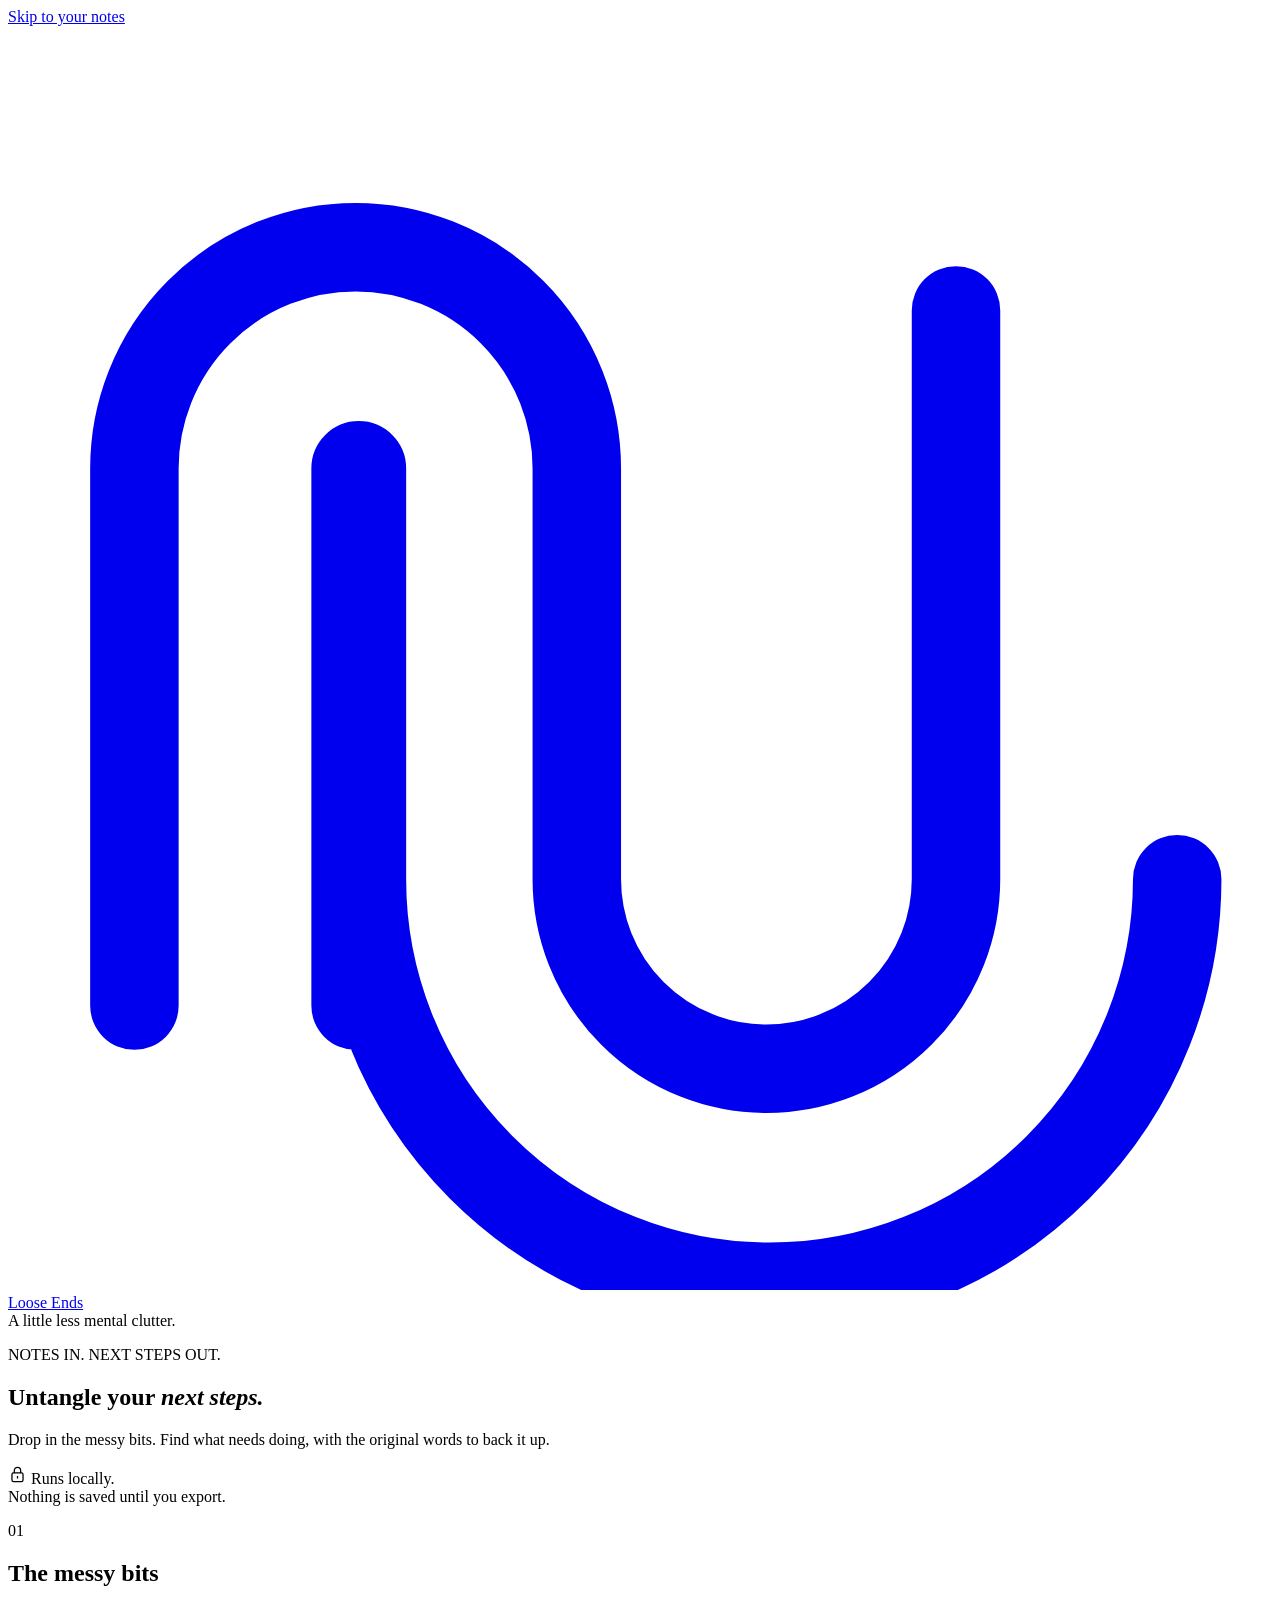
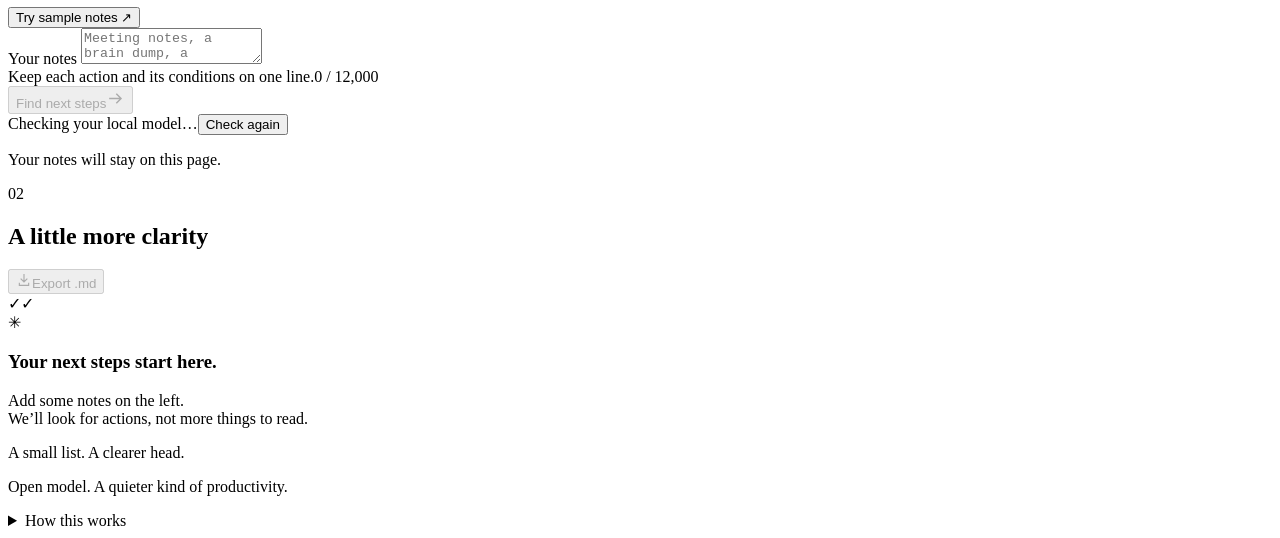
==== web/index.html @ ddcc5ed4 "feat: build local source-backed action drafts for Hacktoberfest" ====
<!doctype html>
<html lang="en">
  <head>
    <meta charset="utf-8">
    <meta name="viewport" content="width=device-width, initial-scale=1">
    <meta name="theme-color" content="#f7f6f0">
    <meta name="description" content="Turn messy notes into a small, source-backed action list. Runs locally with an open model.">
    <title>Loose Ends — notes into next steps</title>
    <link rel="icon" href="data:,">
    <link rel="stylesheet" href="/styles.css">
    <script src="/app.js" defer></script>
  </head>
  <body>
    <a class="skip-link" href="#notes">Skip to your notes</a>
    <div class="page-shell">
      <header class="site-header">
        <a class="brand" href="/" aria-label="Loose Ends home">
          <svg class="brand-mark" viewBox="0 0 40 40" fill="none" aria-hidden="true">
            <path d="M7 31V14a7 7 0 0 1 14 0v13a6 6 0 0 0 12 0V9M14 31V14a.1.1 0 0 1 .2 0v13A12.8 12.8 0 0 0 40 27" stroke="currentColor" stroke-width="2.8" stroke-linecap="round" transform="translate(-3 0)"/>
          </svg>
          <span>Loose Ends</span>
        </a>
        <div class="header-note"><span class="small-dot" aria-hidden="true"></span>A little less mental clutter.</div>
      </header>

      <main>
        <section class="introduction" aria-labelledby="page-title">
          <div>
            <p class="eyebrow">NOTES IN. NEXT STEPS OUT.</p>
            <h1 id="page-title">Untangle your <em>next steps.</em></h1>
            <p class="intro-copy">Drop in the messy bits. Find what needs doing, with the original words to back it up.</p>
          </div>
          <p class="privacy-note">
            <svg viewBox="0 0 24 24" width="19" height="19" fill="none" stroke="currentColor" stroke-width="1.6" aria-hidden="true"><rect x="5" y="10" width="14" height="11" rx="2"/><path d="M8 10V7a4 4 0 0 1 8 0v3M12 14v3"/></svg>
            <span>Runs locally. <br>Nothing is saved until you export.</span>
          </p>
        </section>

        <div class="workspace">
          <section class="notes-panel panel" aria-labelledby="notes-heading">
            <div class="panel-heading">
              <div class="heading-with-number"><span class="step-number" aria-hidden="true">01</span><h2 id="notes-heading">The messy bits</h2></div>
              <button id="sample-button" class="button-text" type="button">Try sample notes <span aria-hidden="true">↗</span></button>
            </div>
            <div id="sample-confirm" class="inline-confirm" hidden>
              <p>Replace your notes with a made-up example?</p>
              <div><button id="sample-replace" class="button-small" type="button">Replace notes</button><button id="sample-cancel" class="button-text" type="button">Keep mine</button></div>
            </div>
            <form id="notes-form">
              <label for="notes" class="sr-only">Your notes</label>
              <textarea id="notes" name="notes" maxlength="12000" placeholder="Meeting notes, a brain dump, a conversation…&#10;&#10;Paste it here. It doesn't have to be tidy." aria-describedby="notes-help notes-count" required></textarea>
              <div class="notes-meta"><span id="notes-help">Keep each action and its conditions on one line.</span><span id="notes-count">0 / 12,000</span></div>
              <div class="notes-actions">
                <button id="generate-button" class="button-primary" type="submit" disabled><span id="generate-label">Find next steps</span><svg viewBox="0 0 24 24" width="19" height="19" fill="none" stroke="currentColor" stroke-width="1.8" aria-hidden="true"><path d="M4 12h15m-6-6 6 6-6 6"/></svg></button>
                <button id="cancel-button" class="button-text" type="button" hidden>Stop waiting</button>
              </div>
              <p id="replacement-note" class="replacement-note" hidden>Finding next steps again replaces this list. Export it first if you want to keep it.</p>
            </form>
            <div class="model-status" id="model-status">
              <div class="status-first-line"><span id="status-dot" class="status-dot checking" aria-hidden="true"></span><span id="status-label">Checking your local model…</span><button id="status-retry" class="button-text" type="button" aria-label="Check local model connection again">Check again</button></div>
              <p id="status-message" class="status-description">Your notes will stay on this page.</p>
            </div>
          </section>

          <section class="actions-panel" aria-labelledby="actions-heading" aria-busy="false" id="actions-panel">
            <div class="actions-heading panel-heading">
              <div class="heading-with-number"><span class="step-number" aria-hidden="true">02</span><h2 id="actions-heading" tabindex="-1">A little more clarity</h2><span id="task-count" class="count-badge" hidden>0</span></div>
              <button id="export-button" class="button-outline" type="button" disabled><svg viewBox="0 0 24 24" width="16" height="16" fill="none" stroke="currentColor" stroke-width="1.7" aria-hidden="true"><path d="M12 3v12m-5-5 5 5 5-5M5 16v4h14v-4"/></svg>Export<span class="export-suffix"> .md</span></button>
            </div>

            <div id="feedback" class="feedback" hidden tabindex="-1"></div>
            <div id="stale-notice" class="context-note" hidden>Your notes have changed. These actions still refer to the previous version.</div>
            <div id="loading-state" class="loading-state" hidden><span class="spinner" aria-hidden="true"></span><div><p>Untangling the next steps…</p><span>Finding actions and checking their source quotes. This may take a moment.</span></div></div>

            <div id="empty-state" class="empty-state">
              <div class="empty-art" aria-hidden="true"><div class="paper paper-back"></div><div class="paper paper-front"><span class="paper-tick">✓</span><span class="paper-line line-long"></span><span class="paper-line line-short"></span><span class="paper-tick second-tick">✓</span><span class="paper-line line-long second-line"></span><span class="paper-line line-short last-line"></span></div><span class="art-spark">✳</span></div>
              <h3 id="empty-title">Your next steps start here.</h3>
              <p id="empty-copy">Add some notes on the left.<br>We’ll look for actions, not more things to read.</p>
              <span id="empty-caption" class="empty-caption">A small list. A clearer head.</span>
            </div>

            <div id="results-summary" class="results-summary" hidden></div>
            <ul id="task-list" class="task-list" aria-label="Extracted actions"></ul>
            <div id="undo-notice" class="undo-notice" hidden><span id="undo-message">Action removed.</span><button id="undo-button" class="button-text" type="button">Undo</button></div>
            <p id="results-note" class="results-note" hidden>Source lines are checked against your notes. Review the suggested actions, owners, dates and conditions before using them.</p>
          </section>
        </div>

        <footer class="page-footer"><p>Open model. A quieter kind of productivity.</p><details><summary>How this works</summary><p>Your notes go to a model running on this machine. It suggests actions and attaches a complete source line to each one, keeping its conditions in view. Source lines must match your notes; suggestions can still be wrong. Put each action and its conditions together on one line for clearer drafts. Edit, tick off or remove any action, then export your list. Refreshing or closing this tab clears your work.</p></details></footer>
      </main>
    </div>
    <div id="announcer" class="sr-only" role="status" aria-live="polite" aria-atomic="true"></div>
    <noscript><p class="noscript-note">Loose Ends needs JavaScript to connect to your local model. Enable it and reload this page.</p></noscript>
  </body>
</html>
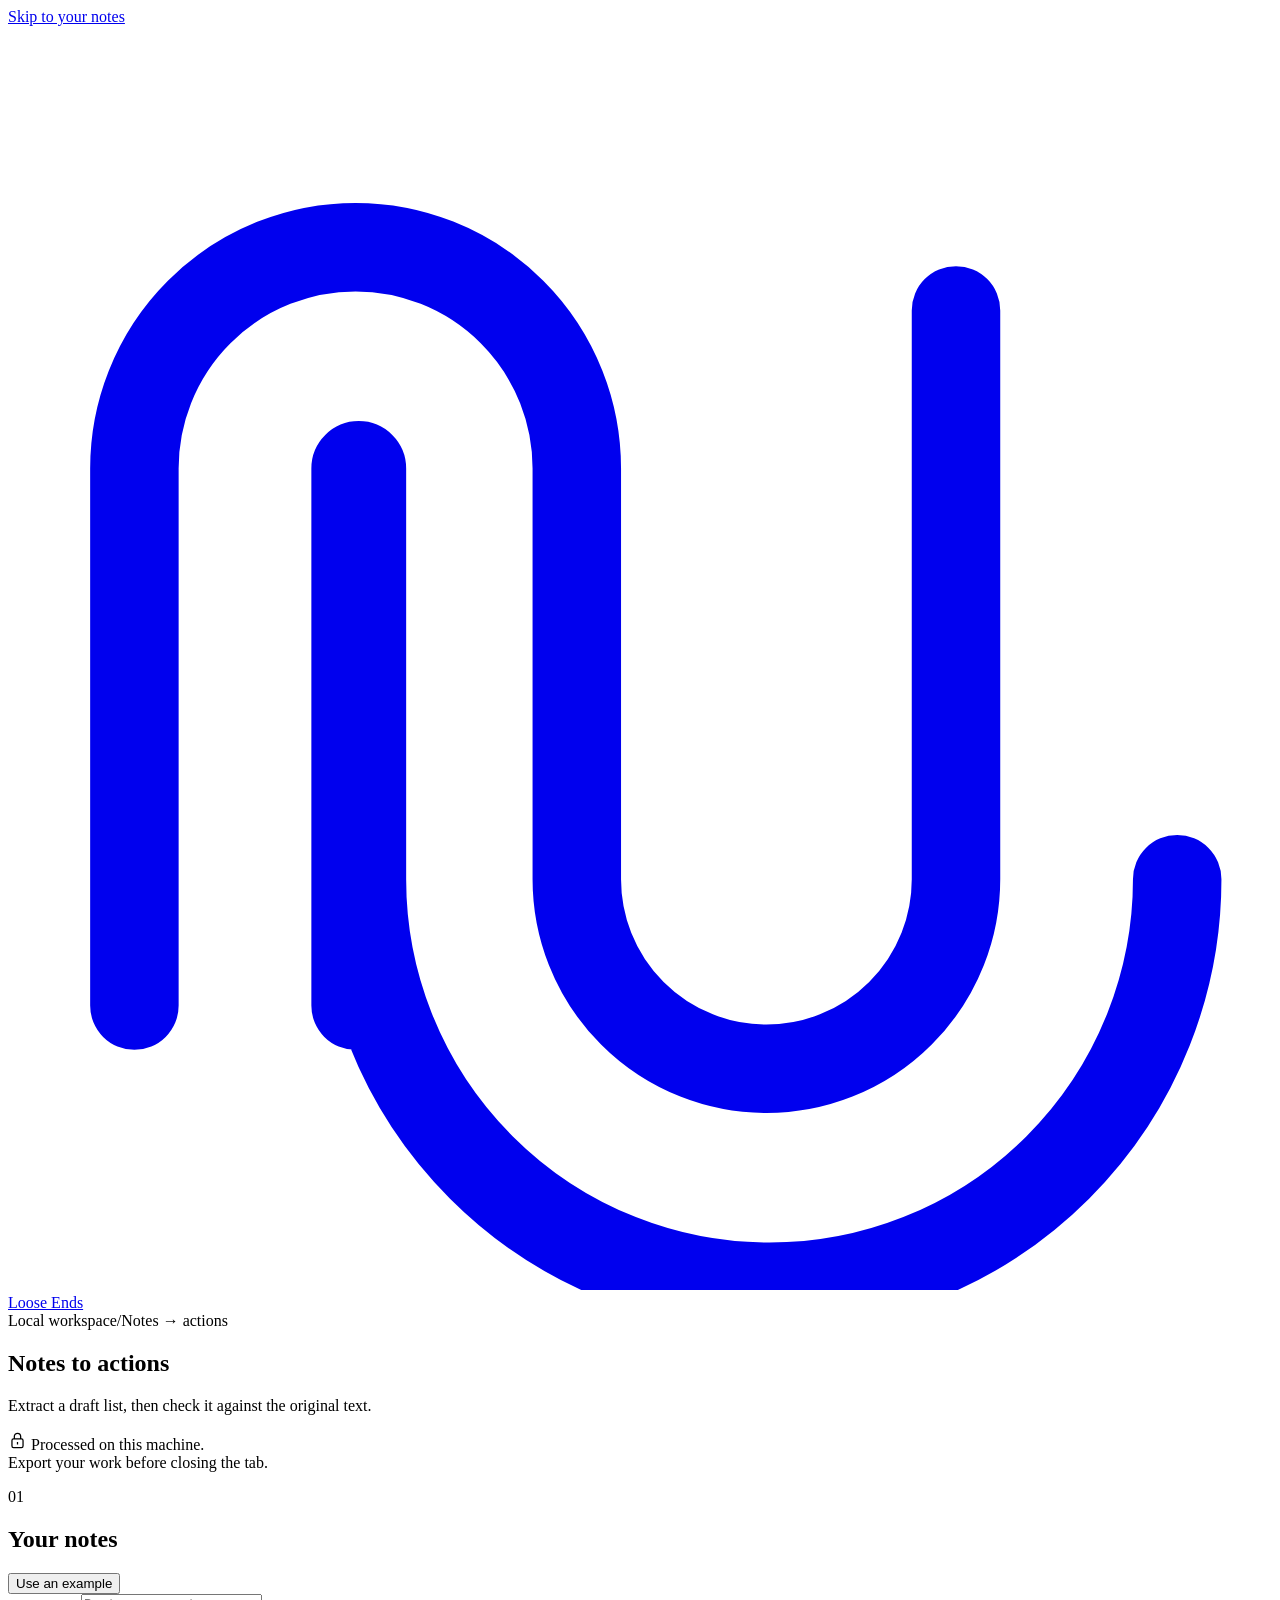
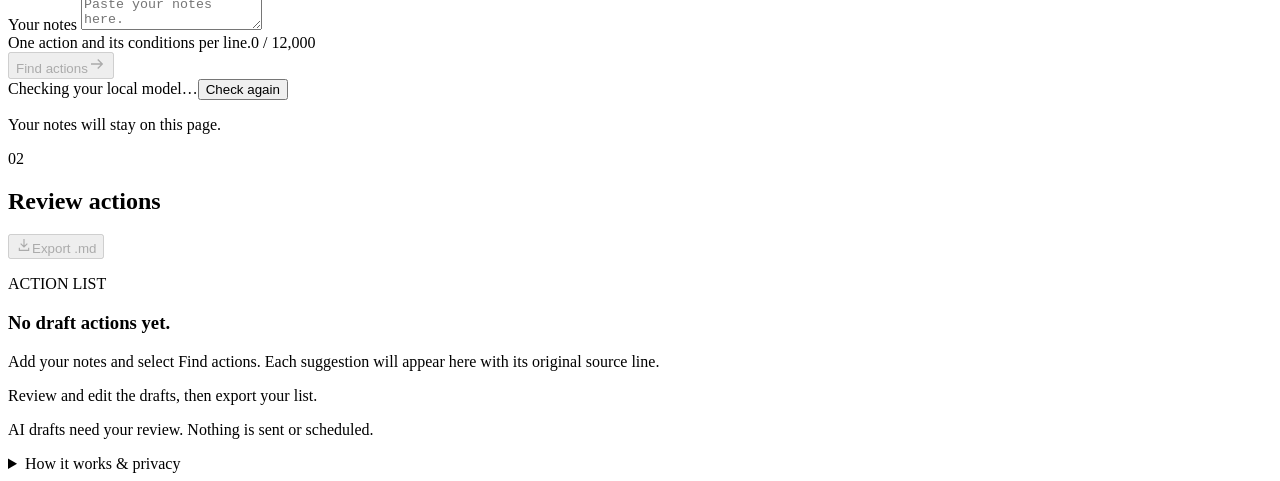
==== commit f31d7082: "feat(ui): refine Loose Ends into a focused document workspace" ====
--- a/web/index.html
+++ b/web/index.html
@@ -3,9 +3,9 @@
   <head>
     <meta charset="utf-8">
     <meta name="viewport" content="width=device-width, initial-scale=1">
-    <meta name="theme-color" content="#f7f6f0">
+    <meta name="theme-color" content="#f3f4f5">
     <meta name="description" content="Turn messy notes into a small, source-backed action list. Runs locally with an open model.">
-    <title>Loose Ends — notes into next steps</title>
+    <title>Loose Ends — action workspace</title>
     <link rel="icon" href="data:,">
     <link rel="stylesheet" href="/styles.css">
     <script src="/app.js" defer></script>
@@ -20,27 +20,26 @@
           </svg>
           <span>Loose Ends</span>
         </a>
-        <div class="header-note"><span class="small-dot" aria-hidden="true"></span>A little less mental clutter.</div>
+        <div class="header-note"><span>Local workspace</span><span class="header-divider" aria-hidden="true">/</span><span class="header-context">Notes → actions</span></div>
       </header>
 
       <main>
         <section class="introduction" aria-labelledby="page-title">
           <div>
-            <p class="eyebrow">NOTES IN. NEXT STEPS OUT.</p>
-            <h1 id="page-title">Untangle your <em>next steps.</em></h1>
-            <p class="intro-copy">Drop in the messy bits. Find what needs doing, with the original words to back it up.</p>
+            <h1 id="page-title">Notes to actions</h1>
+            <p class="intro-copy">Extract a draft list, then check it against the original text.</p>
           </div>
           <p class="privacy-note">
             <svg viewBox="0 0 24 24" width="19" height="19" fill="none" stroke="currentColor" stroke-width="1.6" aria-hidden="true"><rect x="5" y="10" width="14" height="11" rx="2"/><path d="M8 10V7a4 4 0 0 1 8 0v3M12 14v3"/></svg>
-            <span>Runs locally. <br>Nothing is saved until you export.</span>
+            <span>Processed on this machine.<br>Export your work before closing the tab.</span>
           </p>
         </section>
 
         <div class="workspace">
           <section class="notes-panel panel" aria-labelledby="notes-heading">
             <div class="panel-heading">
-              <div class="heading-with-number"><span class="step-number" aria-hidden="true">01</span><h2 id="notes-heading">The messy bits</h2></div>
-              <button id="sample-button" class="button-text" type="button">Try sample notes <span aria-hidden="true">↗</span></button>
+              <div class="heading-with-number"><span class="step-number" aria-hidden="true">01</span><h2 id="notes-heading">Your notes</h2></div>
+              <button id="sample-button" class="button-text" type="button">Use an example</button>
             </div>
             <div id="sample-confirm" class="inline-confirm" hidden>
               <p>Replace your notes with a made-up example?</p>
@@ -48,13 +47,15 @@
             </div>
             <form id="notes-form">
               <label for="notes" class="sr-only">Your notes</label>
-              <textarea id="notes" name="notes" maxlength="12000" placeholder="Meeting notes, a brain dump, a conversation…&#10;&#10;Paste it here. It doesn't have to be tidy." aria-describedby="notes-help notes-count" required></textarea>
-              <div class="notes-meta"><span id="notes-help">Keep each action and its conditions on one line.</span><span id="notes-count">0 / 12,000</span></div>
-              <div class="notes-actions">
-                <button id="generate-button" class="button-primary" type="submit" disabled><span id="generate-label">Find next steps</span><svg viewBox="0 0 24 24" width="19" height="19" fill="none" stroke="currentColor" stroke-width="1.8" aria-hidden="true"><path d="M4 12h15m-6-6 6 6-6 6"/></svg></button>
-                <button id="cancel-button" class="button-text" type="button" hidden>Stop waiting</button>
+              <textarea id="notes" name="notes" maxlength="12000" placeholder="Paste your notes here.&#10;&#10;Keep each action, its owner, deadline and conditions together on one line." aria-describedby="notes-help notes-count" required></textarea>
+              <div class="notes-tools">
+                <div class="notes-meta"><span id="notes-help">One action and its conditions per line.</span><span id="notes-count">0 / 12,000</span></div>
+                <div class="notes-actions">
+                  <button id="generate-button" class="button-primary" type="submit" disabled><span id="generate-label">Find actions</span><svg viewBox="0 0 24 24" width="18" height="18" fill="none" stroke="currentColor" stroke-width="1.8" aria-hidden="true"><path d="M4 12h15m-6-6 6 6-6 6"/></svg></button>
+                  <button id="cancel-button" class="button-text" type="button" hidden>Stop waiting</button>
+                </div>
+                <p id="replacement-note" class="replacement-note" hidden>Finding actions again replaces this list. Export it first to keep a copy.</p>
               </div>
-              <p id="replacement-note" class="replacement-note" hidden>Finding next steps again replaces this list. Export it first if you want to keep it.</p>
             </form>
             <div class="model-status" id="model-status">
               <div class="status-first-line"><span id="status-dot" class="status-dot checking" aria-hidden="true"></span><span id="status-label">Checking your local model…</span><button id="status-retry" class="button-text" type="button" aria-label="Check local model connection again">Check again</button></div>
@@ -64,29 +65,31 @@
 
           <section class="actions-panel" aria-labelledby="actions-heading" aria-busy="false" id="actions-panel">
             <div class="actions-heading panel-heading">
-              <div class="heading-with-number"><span class="step-number" aria-hidden="true">02</span><h2 id="actions-heading" tabindex="-1">A little more clarity</h2><span id="task-count" class="count-badge" hidden>0</span></div>
+              <div class="heading-with-number"><span class="step-number" aria-hidden="true">02</span><h2 id="actions-heading" tabindex="-1">Review actions</h2><span id="task-count" class="count-badge" hidden>0</span></div>
               <button id="export-button" class="button-outline" type="button" disabled><svg viewBox="0 0 24 24" width="16" height="16" fill="none" stroke="currentColor" stroke-width="1.7" aria-hidden="true"><path d="M12 3v12m-5-5 5 5 5-5M5 16v4h14v-4"/></svg>Export<span class="export-suffix"> .md</span></button>
             </div>
 
-            <div id="feedback" class="feedback" hidden tabindex="-1"></div>
-            <div id="stale-notice" class="context-note" hidden>Your notes have changed. These actions still refer to the previous version.</div>
-            <div id="loading-state" class="loading-state" hidden><span class="spinner" aria-hidden="true"></span><div><p>Untangling the next steps…</p><span>Finding actions and checking their source quotes. This may take a moment.</span></div></div>
+            <div class="actions-body">
+              <div id="feedback" class="feedback" hidden tabindex="-1"></div>
+              <div id="stale-notice" class="context-note" hidden>Your notes have changed. These actions still refer to the previous version.</div>
+              <div id="loading-state" class="loading-state" hidden><span class="spinner" aria-hidden="true"></span><div><p>Finding draft actions…</p><span>Checking suggestions against your source text. This may take a moment.</span></div></div>
 
-            <div id="empty-state" class="empty-state">
-              <div class="empty-art" aria-hidden="true"><div class="paper paper-back"></div><div class="paper paper-front"><span class="paper-tick">✓</span><span class="paper-line line-long"></span><span class="paper-line line-short"></span><span class="paper-tick second-tick">✓</span><span class="paper-line line-long second-line"></span><span class="paper-line line-short last-line"></span></div><span class="art-spark">✳</span></div>
-              <h3 id="empty-title">Your next steps start here.</h3>
-              <p id="empty-copy">Add some notes on the left.<br>We’ll look for actions, not more things to read.</p>
-              <span id="empty-caption" class="empty-caption">A small list. A clearer head.</span>
+              <div id="empty-state" class="empty-state">
+                <p class="empty-kicker" aria-hidden="true">ACTION LIST</p>
+                <h3 id="empty-title">No draft actions yet.</h3>
+                <p id="empty-copy">Add your notes and select Find actions. Each suggestion will appear here with its original source line.</p>
+                <span id="empty-caption" class="empty-caption">Review and edit the drafts, then export your list.</span>
+              </div>
+
+              <div id="results-summary" class="results-summary" hidden></div>
+              <ul id="task-list" class="task-list" aria-label="Extracted actions"></ul>
+              <div id="undo-notice" class="undo-notice" hidden><span id="undo-message">Action removed.</span><button id="undo-button" class="button-text" type="button">Undo</button></div>
+              <p id="results-note" class="results-note" hidden>Source lines are checked against your notes. Review the suggested actions, owners, dates and conditions before using them.</p>
             </div>
-
-            <div id="results-summary" class="results-summary" hidden></div>
-            <ul id="task-list" class="task-list" aria-label="Extracted actions"></ul>
-            <div id="undo-notice" class="undo-notice" hidden><span id="undo-message">Action removed.</span><button id="undo-button" class="button-text" type="button">Undo</button></div>
-            <p id="results-note" class="results-note" hidden>Source lines are checked against your notes. Review the suggested actions, owners, dates and conditions before using them.</p>
           </section>
         </div>
 
-        <footer class="page-footer"><p>Open model. A quieter kind of productivity.</p><details><summary>How this works</summary><p>Your notes go to a model running on this machine. It suggests actions and attaches a complete source line to each one, keeping its conditions in view. Source lines must match your notes; suggestions can still be wrong. Put each action and its conditions together on one line for clearer drafts. Edit, tick off or remove any action, then export your list. Refreshing or closing this tab clears your work.</p></details></footer>
+        <footer class="page-footer"><p>AI drafts need your review. Nothing is sent or scheduled.</p><details><summary>How it works &amp; privacy</summary><p>Your notes go to a model running on this machine. It suggests actions and attaches a complete source line to each one, keeping its conditions in view. Source lines must match your notes; suggestions can still be wrong. Put each action and its conditions together on one line for clearer drafts. Edit, tick off or remove any action, then export your list. Refreshing or closing this tab clears your work.</p></details></footer>
       </main>
     </div>
     <div id="announcer" class="sr-only" role="status" aria-live="polite" aria-atomic="true"></div>
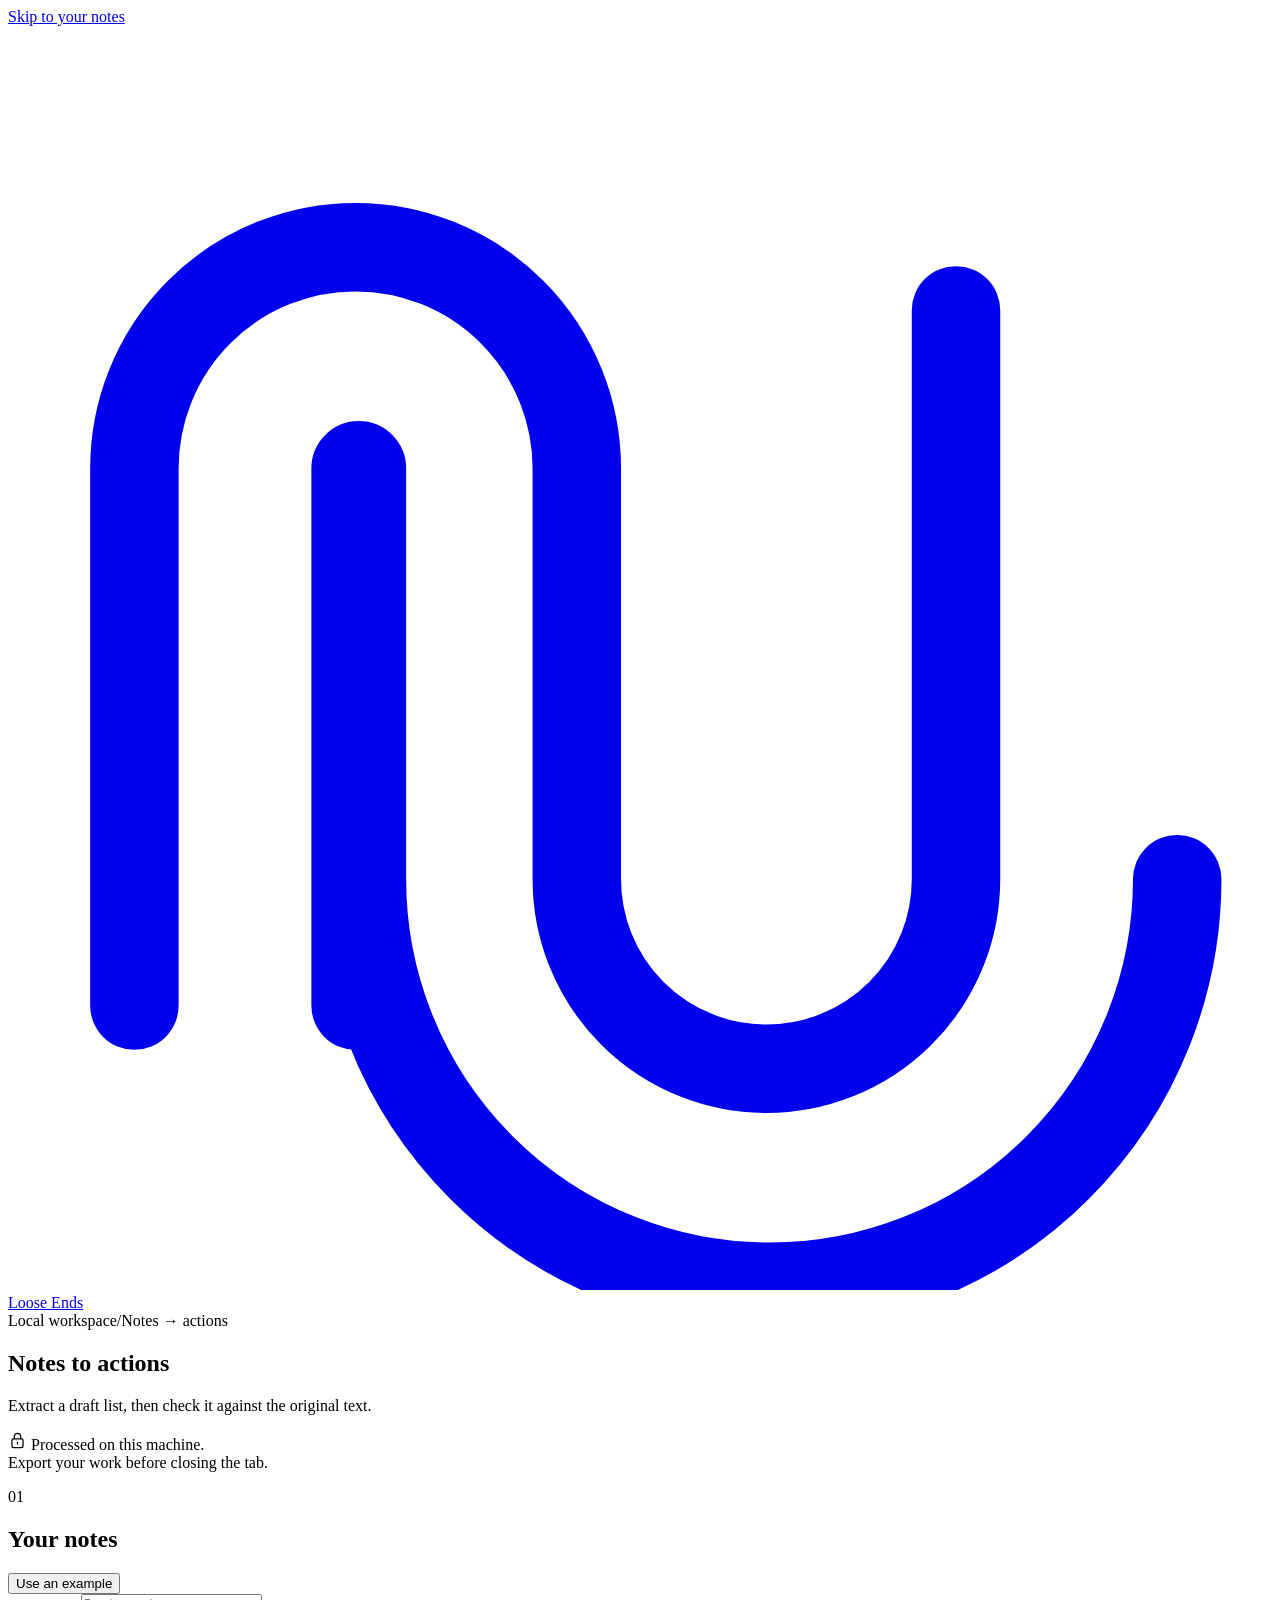
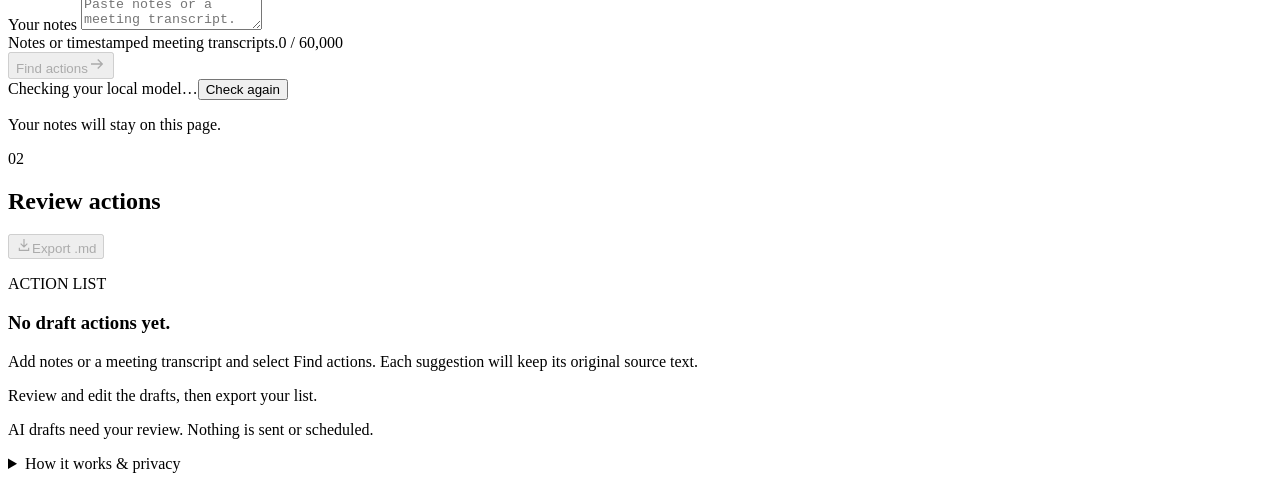
==== commit f3765dfd: "fix(extraction): support timestamped meeting transcripts" ====
--- a/web/index.html
+++ b/web/index.html
@@ -47,9 +47,10 @@
             </div>
             <form id="notes-form">
               <label for="notes" class="sr-only">Your notes</label>
-              <textarea id="notes" name="notes" maxlength="12000" placeholder="Paste your notes here.&#10;&#10;Keep each action, its owner, deadline and conditions together on one line." aria-describedby="notes-help notes-count" required></textarea>
+              <textarea id="notes" name="notes" placeholder="Paste notes or a meeting transcript.&#10;&#10;For transcripts, keep the speaker names, timestamps and full conversation." aria-describedby="notes-help notes-count notes-error" required></textarea>
               <div class="notes-tools">
-                <div class="notes-meta"><span id="notes-help">One action and its conditions per line.</span><span id="notes-count">0 / 12,000</span></div>
+                <div class="notes-meta"><span id="notes-help">Notes or timestamped meeting transcripts.</span><span id="notes-count">0 / 60,000</span></div>
+                <p id="notes-error" class="input-error" role="alert" hidden></p>
                 <div class="notes-actions">
                   <button id="generate-button" class="button-primary" type="submit" disabled><span id="generate-label">Find actions</span><svg viewBox="0 0 24 24" width="18" height="18" fill="none" stroke="currentColor" stroke-width="1.8" aria-hidden="true"><path d="M4 12h15m-6-6 6 6-6 6"/></svg></button>
                   <button id="cancel-button" class="button-text" type="button" hidden>Stop waiting</button>
@@ -72,24 +73,24 @@
             <div class="actions-body">
               <div id="feedback" class="feedback" hidden tabindex="-1"></div>
               <div id="stale-notice" class="context-note" hidden>Your notes have changed. These actions still refer to the previous version.</div>
-              <div id="loading-state" class="loading-state" hidden><span class="spinner" aria-hidden="true"></span><div><p>Finding draft actions…</p><span>Checking suggestions against your source text. This may take a moment.</span></div></div>
+              <div id="loading-state" class="loading-state" hidden><span class="spinner" aria-hidden="true"></span><div><p>Finding draft actions…</p><span>Reading the text and checking its sources. Long transcripts can take longer; your text stays here if you stop waiting.</span></div></div>
 
               <div id="empty-state" class="empty-state">
                 <p class="empty-kicker" aria-hidden="true">ACTION LIST</p>
                 <h3 id="empty-title">No draft actions yet.</h3>
-                <p id="empty-copy">Add your notes and select Find actions. Each suggestion will appear here with its original source line.</p>
+                <p id="empty-copy">Add notes or a meeting transcript and select Find actions. Each suggestion will keep its original source text.</p>
                 <span id="empty-caption" class="empty-caption">Review and edit the drafts, then export your list.</span>
               </div>
 
               <div id="results-summary" class="results-summary" hidden></div>
               <ul id="task-list" class="task-list" aria-label="Extracted actions"></ul>
               <div id="undo-notice" class="undo-notice" hidden><span id="undo-message">Action removed.</span><button id="undo-button" class="button-text" type="button">Undo</button></div>
-              <p id="results-note" class="results-note" hidden>Source lines are checked against your notes. Review the suggested actions, owners, dates and conditions before using them.</p>
+              <p id="results-note" class="results-note" hidden>Quotes are checked against your text. Review the suggested actions, owners, dates and conditions before using them.</p>
             </div>
           </section>
         </div>
 
-        <footer class="page-footer"><p>AI drafts need your review. Nothing is sent or scheduled.</p><details><summary>How it works &amp; privacy</summary><p>Your notes go to a model running on this machine. It suggests actions and attaches a complete source line to each one, keeping its conditions in view. Source lines must match your notes; suggestions can still be wrong. Put each action and its conditions together on one line for clearer drafts. Edit, tick off or remove any action, then export your list. Refreshing or closing this tab clears your work.</p></details></footer>
+        <footer class="page-footer"><p>AI drafts need your review. Nothing is sent or scheduled.</p><details><summary>How it works &amp; privacy</summary><p>Your text goes to a model running on this machine. For notes, keep each action and its conditions on one line. Transcripts with speaker names and timestamps are recognized automatically; keep the full conversation so qualifications remain available. Drafts retain original source text and nearby transcript context. Source matching does not prove that an action, owner or condition is correct, or that every action was found. Remove sensitive information before sharing an export. Refreshing or closing this tab clears your work.</p></details></footer>
       </main>
     </div>
     <div id="announcer" class="sr-only" role="status" aria-live="polite" aria-atomic="true"></div>
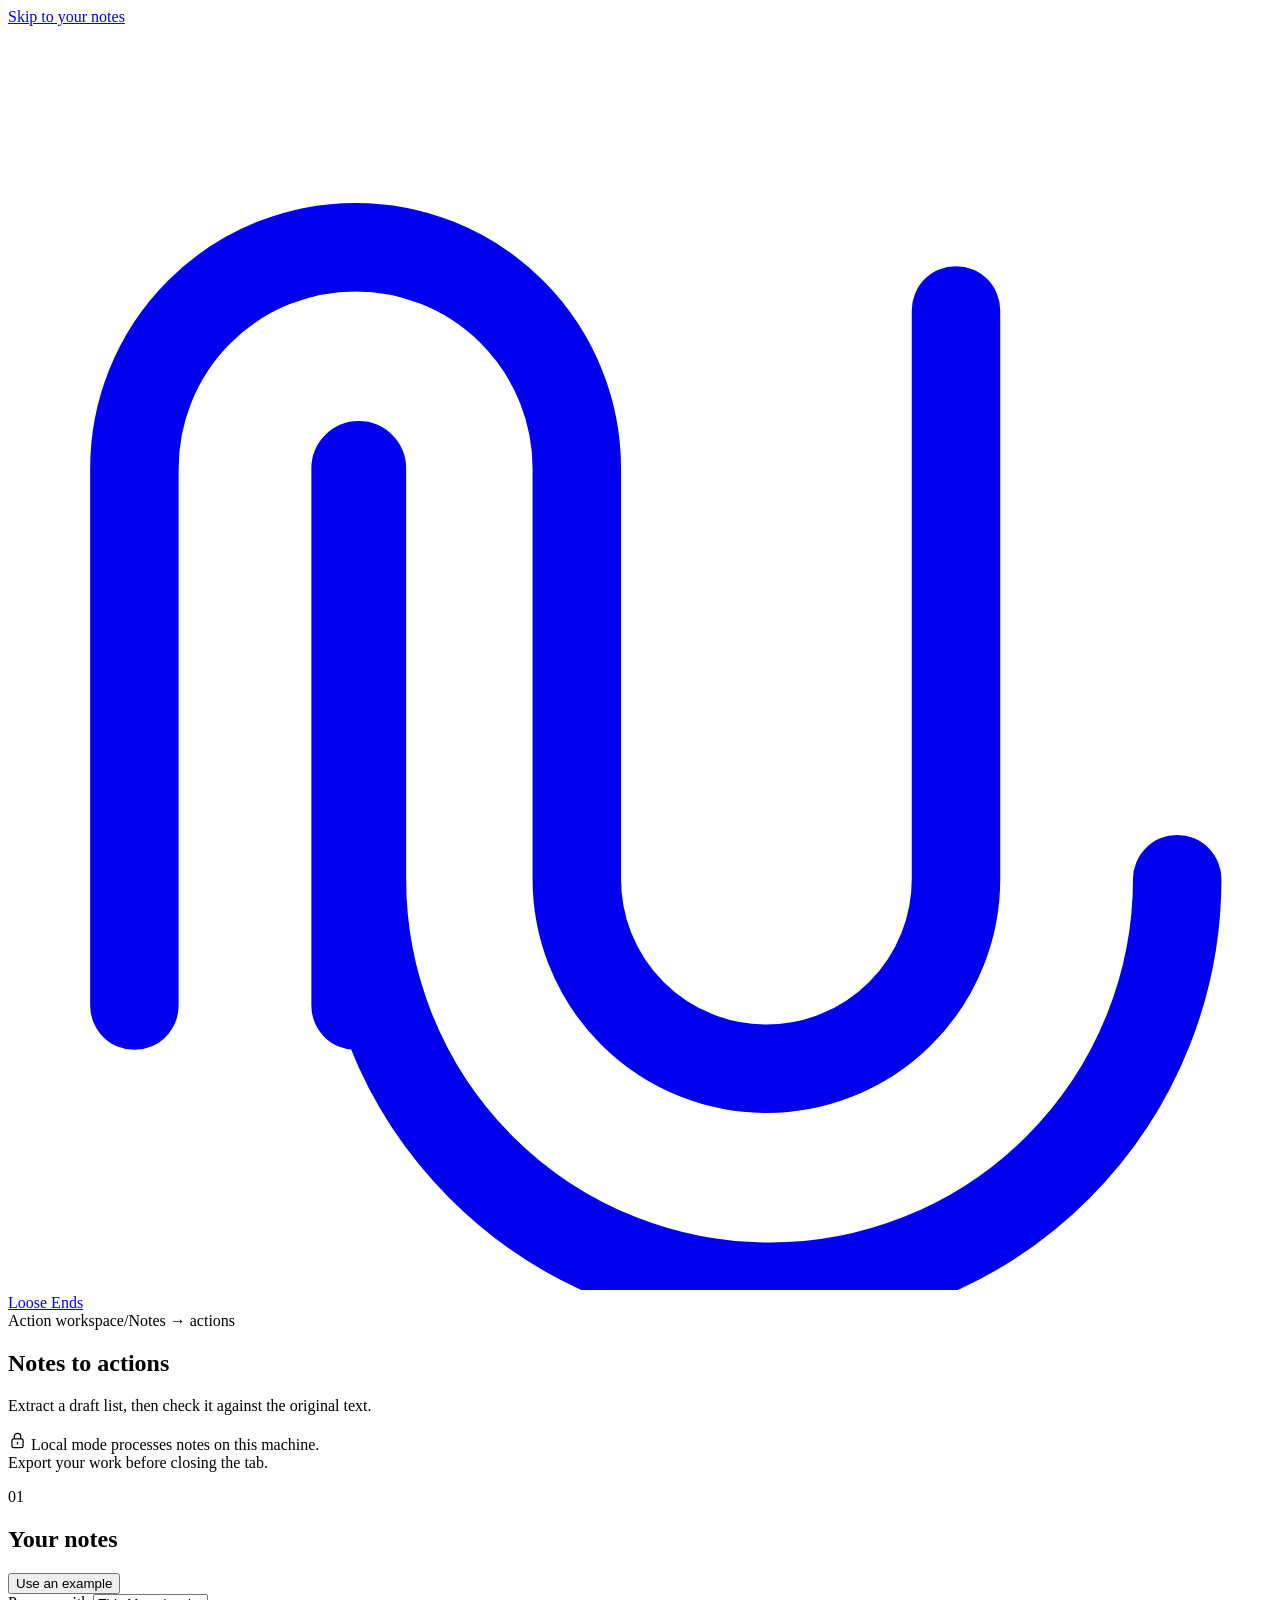
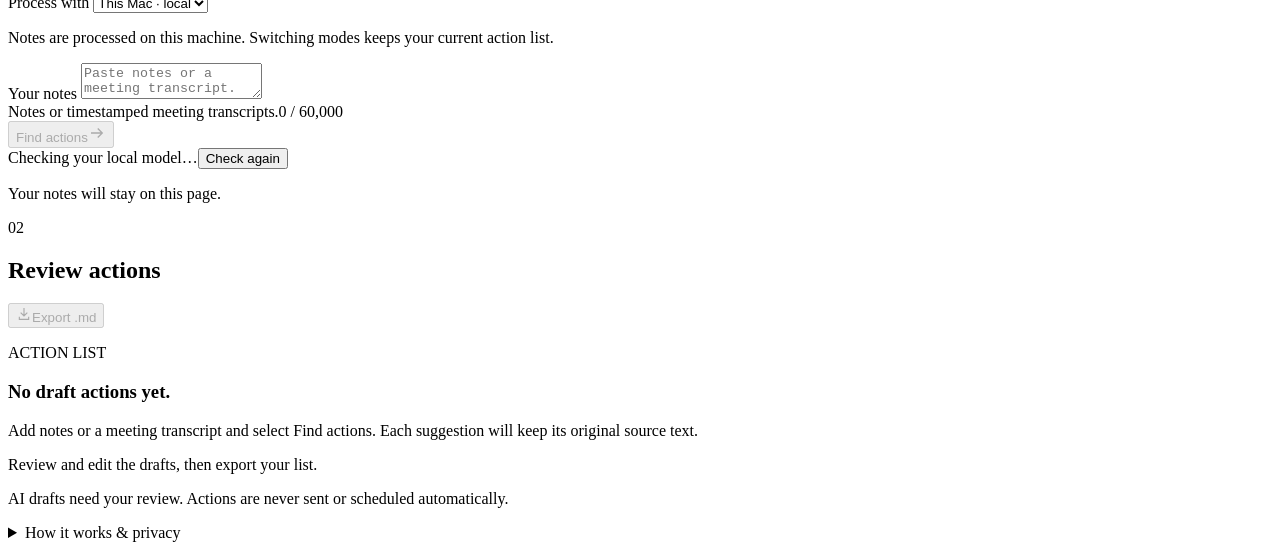
==== commit b9c7b736: "feat: add optional hosted extraction and publish reviewed notes demo" ====
--- a/web/index.html
+++ b/web/index.html
@@ -4,7 +4,7 @@
     <meta charset="utf-8">
     <meta name="viewport" content="width=device-width, initial-scale=1">
     <meta name="theme-color" content="#f3f4f5">
-    <meta name="description" content="Turn messy notes into a small, source-backed action list. Runs locally with an open model.">
+    <meta name="description" content="Turn messy notes into a small, source-backed action list. Choose a local or hosted open model.">
     <title>Loose Ends — action workspace</title>
     <link rel="icon" href="data:,">
     <link rel="stylesheet" href="/styles.css">
@@ -20,7 +20,7 @@
           </svg>
           <span>Loose Ends</span>
         </a>
-        <div class="header-note"><span>Local workspace</span><span class="header-divider" aria-hidden="true">/</span><span class="header-context">Notes → actions</span></div>
+        <div class="header-note"><span>Action workspace</span><span class="header-divider" aria-hidden="true">/</span><span class="header-context">Notes → actions</span></div>
       </header>
 
       <main>
@@ -31,7 +31,7 @@
           </div>
           <p class="privacy-note">
             <svg viewBox="0 0 24 24" width="19" height="19" fill="none" stroke="currentColor" stroke-width="1.6" aria-hidden="true"><rect x="5" y="10" width="14" height="11" rx="2"/><path d="M8 10V7a4 4 0 0 1 8 0v3M12 14v3"/></svg>
-            <span>Processed on this machine.<br>Export your work before closing the tab.</span>
+            <span><span id="privacy-summary">Local mode processes notes on this machine.</span><br> Export your work before closing the tab.</span>
           </p>
         </section>
 
@@ -44,6 +44,25 @@
             <div id="sample-confirm" class="inline-confirm" hidden>
               <p>Replace your notes with a made-up example?</p>
               <div><button id="sample-replace" class="button-small" type="button">Replace notes</button><button id="sample-cancel" class="button-text" type="button">Keep mine</button></div>
+            </div>
+            <div class="processing-settings">
+              <div class="processing-choice">
+                <label for="processing-mode">Process with</label>
+                <select id="processing-mode" aria-describedby="processing-help">
+                  <option value="local" selected>This Mac · local</option>
+                  <option value="hosted">Hosted · Groq</option>
+                </select>
+              </div>
+              <p id="processing-help" class="processing-help">Notes are processed on this machine. Switching modes keeps your current action list.</p>
+              <form id="hosted-form" class="hosted-settings" autocomplete="off" hidden>
+                <label for="hosted-key">Groq API key</label>
+                <div class="hosted-key-row">
+                  <input id="hosted-key" type="password" autocomplete="off" autocapitalize="none" spellcheck="false" maxlength="512" aria-describedby="hosted-key-help" placeholder="Paste API key">
+                  <button id="hosted-connect" class="button-small" type="submit">Connect</button>
+                </div>
+                <p id="hosted-key-help" class="processing-help">The key is kept only in the local app's memory until you disconnect or restart it. It is never included in your exports.</p>
+                <div class="hosted-settings-footer"><p id="hosted-message" role="status" hidden></p><button id="hosted-disconnect" class="button-text" type="button" hidden>Disconnect Groq</button></div>
+              </form>
             </div>
             <form id="notes-form">
               <label for="notes" class="sr-only">Your notes</label>
@@ -73,7 +92,7 @@
             <div class="actions-body">
               <div id="feedback" class="feedback" hidden tabindex="-1"></div>
               <div id="stale-notice" class="context-note" hidden>Your notes have changed. These actions still refer to the previous version.</div>
-              <div id="loading-state" class="loading-state" hidden><span class="spinner" aria-hidden="true"></span><div><p>Finding draft actions…</p><span>Reading the text and checking its sources. Long transcripts can take longer; your text stays here if you stop waiting.</span></div></div>
+              <div id="loading-state" class="loading-state" hidden><span class="spinner" aria-hidden="true"></span><div><p>Finding draft actions…</p><span id="loading-copy">Reading the text and checking its sources. Long transcripts can take longer; your text stays here if you stop waiting.</span></div></div>
 
               <div id="empty-state" class="empty-state">
                 <p class="empty-kicker" aria-hidden="true">ACTION LIST</p>
@@ -90,10 +109,10 @@
           </section>
         </div>
 
-        <footer class="page-footer"><p>AI drafts need your review. Nothing is sent or scheduled.</p><details><summary>How it works &amp; privacy</summary><p>Your text goes to a model running on this machine. For notes, keep each action and its conditions on one line. Transcripts with speaker names and timestamps are recognized automatically; keep the full conversation so qualifications remain available. Drafts retain original source text and nearby transcript context. Source matching does not prove that an action, owner or condition is correct, or that every action was found. Remove sensitive information before sharing an export. Refreshing or closing this tab clears your work.</p></details></footer>
+        <footer class="page-footer"><p>AI drafts need your review. Actions are never sent or scheduled automatically.</p><details><summary>How it works &amp; privacy</summary><p>Local mode processes notes on this machine. In hosted mode, selecting Find actions sends the submitted notes to Groq for GPT-OSS 120B extraction and may use paid API credit. Connecting a key or checking the connection does not submit your notes. The app never switches providers automatically. Changing modes or stopping your wait cannot recall a request already sent.</p><p>The Groq key stays in the local app's memory until disconnection or restart. Notes and action lists are held in this tab without browser storage. For notes, keep each action and its conditions on one line. Transcripts with speaker names and timestamps are recognized automatically; keep the full conversation so qualifications remain available. Drafts retain original source text and nearby transcript context. Source matching does not prove that an action, owner or condition is correct, or that every action was found. Remove sensitive information before sharing an export. Refreshing or closing this tab clears your work.</p></details></footer>
       </main>
     </div>
     <div id="announcer" class="sr-only" role="status" aria-live="polite" aria-atomic="true"></div>
-    <noscript><p class="noscript-note">Loose Ends needs JavaScript to connect to your local model. Enable it and reload this page.</p></noscript>
+    <noscript><p class="noscript-note">Loose Ends needs JavaScript to connect to the local app. Enable it and reload this page.</p></noscript>
   </body>
 </html>
